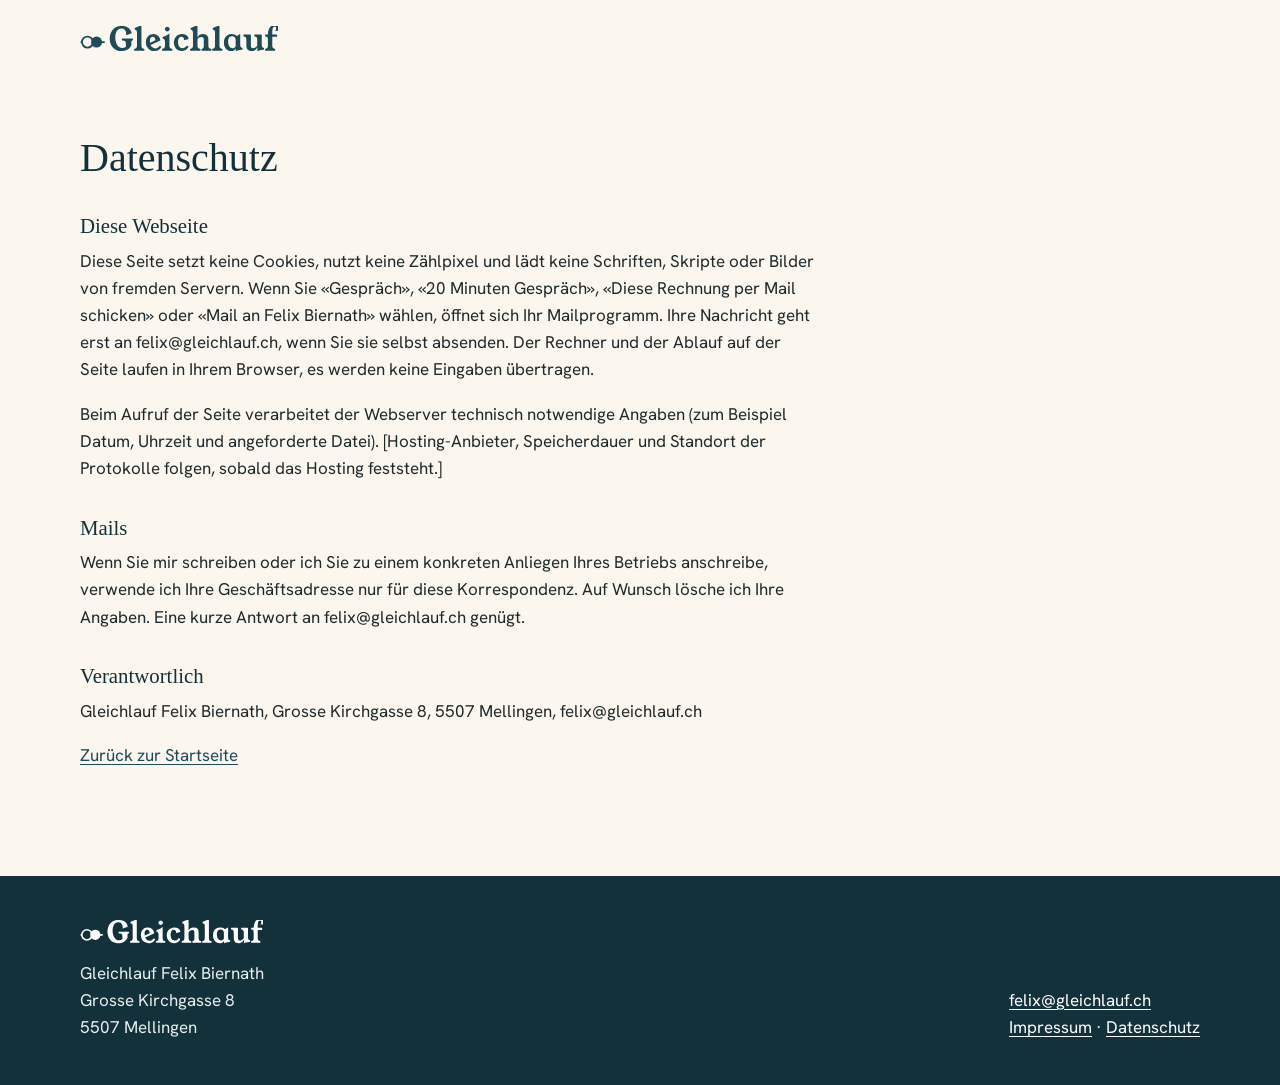
==== datenschutz.html @ 626e45f5 "Seite Gleichlauf" ====
<!doctype html>
<html lang="de-CH">
<head>
<meta charset="utf-8">
<meta name="viewport" content="width=device-width, initial-scale=1">
<title>Datenschutz | Gleichlauf</title>
<meta name="robots" content="noindex">
<link rel="icon" type="image/svg+xml" href="marke-zeichen.svg">
<link rel="stylesheet" href="styles.css">
</head>
<body>
<header class="top"><div class="wrap bar"><a class="brand" href="./" aria-label="Gleichlauf, zur Startseite"><img class="logo" src="marke-wortmarke.svg" width="6100" height="800" alt="Gleichlauf"></a></div></header>
<main><div class="wrap legal">
<h1>Datenschutz</h1>
<h2>Diese Webseite</h2>
<p>Diese Seite setzt keine Cookies, nutzt keine Zählpixel und lädt keine Schriften, Skripte oder Bilder von fremden Servern. Wenn Sie «Gespräch», «20 Minuten Gespräch», «Diese Rechnung per Mail schicken» oder «Mail an Felix Biernath» wählen, öffnet sich Ihr Mailprogramm. Ihre Nachricht geht erst an felix@gleichlauf.ch, wenn Sie sie selbst absenden. Der Rechner und der Ablauf auf der Seite laufen in Ihrem Browser, es werden keine Eingaben übertragen.</p>
<p>Beim Aufruf der Seite verarbeitet der Webserver technisch notwendige Angaben (zum Beispiel Datum, Uhrzeit und angeforderte Datei). [Hosting-Anbieter, Speicherdauer und Standort der Protokolle folgen, sobald das Hosting feststeht.]</p>
<h2>Mails</h2>
<p>Wenn Sie mir schreiben oder ich Sie zu einem konkreten Anliegen Ihres Betriebs anschreibe, verwende ich Ihre Geschäftsadresse nur für diese Korrespondenz. Auf Wunsch lösche ich Ihre Angaben. Eine kurze Antwort an felix@gleichlauf.ch genügt.</p>
<h2>Verantwortlich</h2>
<p>Gleichlauf Felix Biernath, Grosse Kirchgasse 8, 5507 Mellingen, felix@gleichlauf.ch</p>
<p><a href="./">Zurück zur Startseite</a></p></div></main>
<footer class="foot"><div class="wrap foot-grid"><div><img class="logo logo-foot" src="marke-wortmarke-hell.svg" width="6100" height="800" alt="Gleichlauf"><p>Gleichlauf Felix Biernath<br>Grosse Kirchgasse 8<br>5507 Mellingen</p></div><p><a href="mailto:felix@gleichlauf.ch">felix@gleichlauf.ch</a><br><a href="impressum.html">Impressum</a> · <a href="datenschutz.html">Datenschutz</a></p></div></footer>
</body>
</html>
---- styles.css ----
/* Gleichlauf, Seite für Automatisierung (v2). Marke: Petrol, Orange, Creme, Young Serif. Keine Fremdabrufe. */
@font-face { font-family: "Young Serif"; src: url("young-serif-400.woff2") format("woff2"); font-weight: 400; font-style: normal; font-display: swap; }
@font-face { font-family: "Hanken Grotesk"; src: url("hanken-grotesk-var.woff2") format("woff2"); font-weight: 100 900; font-style: normal; font-display: swap; }

:root {
  --primary: #1E4B57;
  --primary-dark: #12313A;
  --primary-mid: #1A4250;
  --accent: #D9822B;
  --accent-light: #F2A65A;
  --accent-deep: #9A4F0E;
  --bg: #FBF6EE;
  --paper: #F3EADB;
  --line: #E3D8C6;
  --ink: #1F2A2D;
  --muted: #4F5B5C;
  --ok: #2F6B3F;
  --ok-bg: #E7F0EA;
  --mark: #FBE3C2;
  --serif: "Young Serif", Georgia, "Times New Roman", serif;
  --sans: "Hanken Grotesk", system-ui, -apple-system, "Segoe UI", sans-serif;
  --gut: clamp(20px, 4vw, 40px);
  --ease: cubic-bezier(.2, .7, .2, 1);
}
*, *::before, *::after { box-sizing: border-box; }
html { -webkit-text-size-adjust: 100%; scroll-behavior: smooth; scroll-padding-top: 88px; }
body { margin: 0; background: var(--bg); color: var(--ink); font: 400 1.0625rem/1.6 var(--sans); overflow-x: hidden; }
img { max-width: 100%; height: auto; display: block; }
a { color: var(--primary); text-underline-offset: .18em; text-decoration-thickness: 1px; }
a:hover { text-decoration-thickness: 2px; }
:focus-visible { outline: 3px solid var(--primary); outline-offset: 3px; border-radius: 4px; }
.sec-dark :focus-visible, .sec-close :focus-visible, .foot :focus-visible { outline-color: var(--accent-light); }
h1, h2, h3, h4 { font-family: var(--serif); font-weight: 400; line-height: 1.12; margin: 0; text-wrap: balance; }
p { margin: 0 0 1em; }
button { font: inherit; color: inherit; }
.wrap { width: 100%; max-width: 1200px; margin-inline: auto; padding-inline: var(--gut); }
.sr { position: absolute; width: 1px; height: 1px; overflow: hidden; clip: rect(0 0 0 0); white-space: nowrap; }
.skip { position: absolute; left: 12px; top: -80px; background: var(--primary-dark); color: #fff; padding: 12px 18px; z-index: 80; border-radius: 6px; }
.skip:focus { top: 12px; }
.muted { color: var(--muted); font-size: .95rem; }
fieldset { border: 0; margin: 0; padding: 0; min-width: 0; }

/* Takt-Anzeige: das Zeichen der Marke als Lesefortschritt (Automatik vorne, Ihr Team folgt, am Ende nebeneinander) */
.takt-progress { --p: 0; --gap: 60px; position: fixed; inset: 0 0 auto 0; height: 14px; z-index: 70; pointer-events: none; }
.tp-line { position: absolute; left: 0; right: 0; top: 6px; height: 2px; background: rgba(30,75,87,.16); }
.tp-line::after { content: ""; position: absolute; inset: 0; background: var(--primary); transform-origin: left; transform: scaleX(var(--p)); }
.tp-voll, .tp-hohl { position: absolute; top: 1px; width: 12px; height: 12px; border-radius: 50%; }
.tp-voll { background: var(--primary); left: calc(var(--p) * (100% - 12px)); z-index: 2; }
.tp-hohl { border: 2px solid var(--primary); background: var(--bg); left: max(0px, calc(var(--p) * (100% - 12px) - var(--gap))); z-index: 1; }

/* Kopf */
.top { position: sticky; top: 0; z-index: 60; background: rgba(251,246,238,.88); backdrop-filter: saturate(1.2) blur(10px); -webkit-backdrop-filter: saturate(1.2) blur(10px); }
.bar { display: flex; align-items: center; justify-content: space-between; min-height: 72px; gap: 16px; padding-top: 6px; }
.brand { display: inline-flex; align-items: center; min-height: 44px; }
.logo { height: 26px; width: auto; aspect-ratio: 6100/800; }
.top nav { display: flex; align-items: center; gap: clamp(14px, 3vw, 30px); }
.top nav a:not(.btn) { color: var(--ink); text-decoration: none; min-height: 44px; display: inline-flex; align-items: center; font-weight: 500; }
.top nav a:not(.btn):hover { text-decoration: underline; }
@media (max-width: 720px) { .n-opt { display: none !important; } }

/* Knöpfe */
.cta { display: flex; flex-wrap: wrap; gap: 12px 16px; margin: 0 0 1.4em; }
.cta > * { flex: 1 1 14rem; max-width: 20rem; }
.cta-one > * { max-width: 28rem; }
.btn, .btn-quiet { display: inline-flex; align-items: center; justify-content: center; text-align: center; min-height: 54px; padding: 8px 26px; border-radius: 10px; font-weight: 650; font-size: 1.0625rem; text-decoration: none; border: 2px solid var(--primary); transition: background .2s, color .2s, transform .2s var(--ease), box-shadow .2s; }
.btn { background: var(--primary); color: #fff; }
.btn:hover { background: var(--primary-dark); border-color: var(--primary-dark); transform: translateY(-1px); box-shadow: 0 10px 22px -12px rgba(18,49,58,.6); }
.btn-quiet { background: transparent; color: var(--primary); }
.btn-quiet:hover { background: var(--paper); }
.btn-small { min-height: 44px; padding: 6px 20px; font-size: 1rem; }
.btn-hell { background: var(--bg); color: var(--primary-dark); border-color: var(--bg); }
.btn-hell:hover { background: #fff; border-color: #fff; }
.btn-big { min-height: 64px; font-size: 1.2rem; font-weight: 700; background: var(--accent); color: var(--primary-dark); border-color: var(--accent); }
.btn-big:hover { background: var(--accent-light); border-color: var(--accent-light); }

/* Hero */
.hero { padding: clamp(20px, 4vw, 56px) 0 clamp(44px, 6vw, 84px); }
.hero-grid { display: grid; gap: 44px; align-items: center; }
.kicker { font-weight: 700; font-size: .85rem; letter-spacing: .09em; text-transform: uppercase; color: var(--accent-deep); margin-bottom: 1.1em; }
.kicker-hell { color: var(--accent-light); }
.hero h1 { font-size: clamp(2.3rem, 1.3rem + 3.2vw, 3.5rem); line-height: 1.05; letter-spacing: -.01em; color: var(--primary-dark); margin-bottom: .55em; text-wrap: balance; }
.h1-zwei { display: block; color: var(--accent-deep); }
.lead { font-size: clamp(1.125rem, 1.05rem + .4vw, 1.32rem); line-height: 1.55; max-width: 34em; }
.hero-facts { margin: 0; font-size: .95rem; color: var(--muted); max-width: 36em; }
@media (min-width: 1000px) { .hero-grid { grid-template-columns: minmax(0, 1fr) minmax(0, 560px); gap: 64px; } }

/* Live-Ablauf */
.stage-wrap { min-width: 0; max-width: 600px; width: 100%; }
.stage-tabs { display: flex; gap: 4px; padding: 4px; background: var(--paper); border-radius: 999px; margin-bottom: 14px; }
.stage-tabs button { flex: 1 1 0; min-height: 44px; padding: 0 8px; border: 0; border-radius: 999px; background: transparent; cursor: pointer; font-weight: 650; font-size: .95rem; color: var(--primary); transition: background .25s, color .25s; }
.stage-tabs button:hover { background: rgba(30,75,87,.08); }
.stage-tabs button[aria-selected="true"] { background: var(--primary); color: #fff; }
.stage { background: #fff; border: 1px solid var(--line); border-radius: 22px; padding: clamp(16px, 2.2vw, 24px); box-shadow: 0 30px 60px -34px rgba(18,49,58,.55); display: grid; gap: 12px; align-content: start; }
@media (min-width: 1000px) { .stage { min-height: 598px; } }
.z { opacity: 0; transform: translateY(10px); transition: opacity .5s var(--ease), transform .5s var(--ease); }
.st-in .z-in, .st-read .z-read, .st-out .z-out { opacity: 1; transform: none; }
.z-label { display: flex; align-items: center; gap: 9px; margin: 0 0 8px; font-weight: 700; font-size: .78rem; letter-spacing: .08em; text-transform: uppercase; color: var(--muted); }
.z-dot { width: 11px; height: 11px; border-radius: 50%; border: 2px solid var(--primary); flex: none; }
.z-dot-voll { background: var(--primary); }
.in-file { display: flex; flex-wrap: wrap; align-items: baseline; justify-content: space-between; gap: 2px 12px; background: var(--paper); border-radius: 12px 12px 0 0; padding: 10px 14px 8px; transition: border-radius .5s; }
.st-out .in-file { border-radius: 12px; }
.in-name { font-weight: 700; }
.in-meta { font-size: .85rem; color: var(--muted); }
.in-text { margin: 0; background: var(--paper); border-radius: 0 0 12px 12px; padding: 4px 14px 12px; font-size: .96rem; line-height: 1.6; max-height: 14em; overflow: hidden; transition: max-height .7s var(--ease), padding .7s var(--ease), opacity .45s; }
.st-out .in-text { max-height: 0; padding-top: 0; padding-bottom: 0; opacity: 0; }
mark { background: transparent; color: inherit; border-radius: 5px; padding: 1px 3px; margin: 0 -3px; transition: background .35s, box-shadow .35s; }
mark.on { background: var(--mark); box-shadow: 0 0 0 1px rgba(217,130,43,.45); }
.chips { list-style: none; margin: 0; padding: 0; display: grid; grid-template-columns: repeat(auto-fit, minmax(14.5rem, 1fr)); gap: 7px; align-content: start; min-height: 0; }
.chips li { display: flex; flex-wrap: wrap; align-items: baseline; justify-content: space-between; gap: 0 10px; padding: 6px 11px; border: 1px solid var(--line); border-radius: 10px; background: var(--bg); opacity: 0; transform: translateY(6px) scale(.98); transition: opacity .4s var(--ease), transform .4s var(--ease), border-color .3s; }
.chips li.on { opacity: 1; transform: none; border-color: rgba(217,130,43,.55); }
.c-l { font-size: .74rem; color: var(--muted); letter-spacing: .03em; }
.c-v { font-weight: 650; font-size: .93rem; font-variant-numeric: tabular-nums; text-align: right; }
.z-out { background: var(--bg); border: 1px solid var(--line); border-radius: 14px; padding: 12px 16px 14px; }
.out-table { width: 100%; border-collapse: collapse; font-size: .96rem; }
.out-table td { padding: 5px 0; border-bottom: 1px dashed var(--line); }
.out-table .num { text-align: right; font-variant-numeric: tabular-nums; font-weight: 600; padding-left: 14px; white-space: nowrap; }
.out-table tr { opacity: 0; transform: translateX(-8px); transition: opacity .45s var(--ease), transform .45s var(--ease); }
.st-out .out-table tr { opacity: 1; transform: none; transition-delay: calc(var(--i, 0) * 150ms + 250ms); }
.out-table .tot td { border-bottom: 0; border-top: 2px solid var(--primary); font-weight: 700; padding-top: 9px; }
.out-hint { margin: 8px 0 0; font-size: .82rem; color: var(--muted); }
.out-mail .om-line { margin: 0; font-size: .9rem; color: var(--muted); border-bottom: 1px dashed var(--line); padding: 5px 0; }
.out-mail .om-line span { display: inline-block; width: 4.6rem; font-weight: 700; color: var(--ink); }
.out-mail .om-p { margin: .7em 0 0; font-size: .96rem; opacity: 0; transition: opacity .5s var(--ease); }
.st-out .out-mail .om-p { opacity: 1; transition-delay: calc(var(--i, 0) * 400ms + 250ms); }
.out-actions { display: flex; flex-wrap: wrap; align-items: center; gap: 8px 10px; margin-top: 12px; min-height: 40px; }
.pill { display: inline-flex; align-items: center; min-height: 40px; padding: 0 18px; border-radius: 999px; border: 2px solid var(--primary); color: var(--primary); font-weight: 650; font-size: .95rem; transition: transform .25s var(--ease), background .3s, border-color .3s, color .3s; }
.pill-main { background: var(--primary); color: #fff; }
.st-press .pill-main { background: var(--ok); border-color: var(--ok); transform: scale(.94); }
.st-press .pill-main::before { content: "\2713\00a0"; }
.out-done { font-weight: 650; font-size: .93rem; color: var(--ok); opacity: 0; transform: translateX(-6px); transition: opacity .5s var(--ease), transform .5s var(--ease); }
.st-done .out-done { opacity: 1; transform: none; }
.st-instant *, .st-instant { transition: none !important; }
.stage-ctrl { display: flex; flex-wrap: wrap; align-items: center; gap: 8px 16px; margin-top: 12px; }
.ctrl { display: inline-flex; align-items: center; gap: 9px; min-height: 44px; padding: 0 16px; border: 2px solid var(--line); border-radius: 999px; background: transparent; cursor: pointer; font-weight: 650; font-size: .92rem; color: var(--primary); }
.ctrl:hover { background: var(--paper); }
.ctrl-ico { width: 12px; height: 12px; background: currentColor; }
.ctrl[data-state="running"] .ctrl-ico { background: linear-gradient(90deg, currentColor 0 36%, transparent 36% 64%, currentColor 64%); }
.ctrl[data-state="paused"] .ctrl-ico, .ctrl[data-state="idle"] .ctrl-ico { clip-path: polygon(12% 0, 100% 50%, 12% 100%); }
.stage-cap { margin: 0; font-size: .85rem; color: var(--muted); flex: 1 1 14rem; }
.z-read, .z-out { display: none; }
.st-read .z-read, .st-out .z-out { display: block; animation: zin .55s var(--ease) both; }
/* Beim Entwurf schrumpfen die gelesenen Felder zu Etiketten */
.st-out .chips { display: flex; flex-wrap: wrap; gap: 6px; min-height: 0; }
.st-out .chips li { padding: 3px 11px; border-radius: 999px; display: inline-flex; }
.st-out .c-l { display: none; }
.st-out .c-v { font-size: .86rem; }
@keyframes zin { from { opacity: 0; transform: translateY(10px); } to { opacity: 1; transform: none; } }

/* Ticker */
.takt-band { background: var(--paper); border-block: 1px solid var(--line); overflow: hidden; padding: 18px 0; -webkit-mask-image: linear-gradient(90deg, transparent, #000 5%, #000 95%, transparent); mask-image: linear-gradient(90deg, transparent, #000 5%, #000 95%, transparent); }
.ticker { display: flex; width: max-content; animation: tick 48s linear infinite; }
.takt-band:hover .ticker { animation-play-state: paused; }
.tick-list { display: flex; flex: none; list-style: none; margin: 0; padding: 0; }
.tick-list li { font-family: var(--serif); font-size: clamp(1.2rem, 1rem + 1vw, 1.7rem); color: var(--primary); white-space: nowrap; display: flex; align-items: center; }
.tick-list li::after { content: ""; width: 28px; height: 12px; margin: 0 26px; background:
  radial-gradient(circle at 6px 6px, transparent 2.6px, var(--accent) 3px 5px, transparent 5.4px),
  radial-gradient(circle at 21px 6px, var(--accent) 5px, transparent 5.4px); }
@keyframes tick { to { transform: translateX(-50%); } }

/* Abschnitte */
.sec { padding: clamp(60px, 8vw, 116px) 0; }
.sec h2 { font-size: clamp(1.9rem, 1.2rem + 2.8vw, 3.2rem); line-height: 1.06; color: var(--primary-dark); margin-bottom: .5em; max-width: 19em; }
.sec-lead { max-width: 42em; color: var(--muted); font-size: 1.1rem; margin-bottom: 2.2em; }
.sec-paper { background: var(--paper); }

/* Beispiele */
.cases { display: grid; gap: 22px; }
@media (min-width: 880px) { .cases { grid-template-columns: 1fr 1fr; gap: 26px; } }
.case { background: #fff; border: 1px solid var(--line); border-radius: 20px; padding: clamp(20px, 2.6vw, 32px); display: flex; flex-direction: column; transition: box-shadow .3s, transform .3s var(--ease); }
.case:hover { box-shadow: 0 24px 44px -30px rgba(18,49,58,.5); transform: translateY(-2px); }
.case header { display: flex; align-items: flex-start; gap: 16px; margin-bottom: 16px; }
.case-no { font: 400 3rem/0.9 var(--serif); color: var(--accent); flex: none; }
.case h3 { font-size: 1.4rem; line-height: 1.18; color: var(--primary-dark); padding-top: 4px; }
.ba { display: grid; gap: 12px; margin-bottom: 14px; }
@media (min-width: 560px) and (max-width: 879px), (min-width: 1180px) { .ba { grid-template-columns: 1fr 1fr; gap: 14px; } }
.ba > div { padding: 13px 15px; border-radius: 12px; }
.ba-heute { background: var(--bg); }
.ba-mit { background: var(--ok-bg); }
.ba h4 { font: 700 .76rem/1 var(--sans); letter-spacing: .09em; text-transform: uppercase; color: var(--muted); margin-bottom: 8px; }
.ba-mit h4 { color: var(--ok); }
.ba p { margin: 0; font-size: .98rem; }
.case-for { margin: auto 0 14px; padding-top: 4px; font-size: .9rem; color: var(--muted); }
.case-live { align-self: flex-start; display: inline-flex; align-items: center; gap: 10px; min-height: 44px; padding: 0 18px; border: 2px solid var(--primary); border-radius: 999px; background: transparent; color: var(--primary); font-weight: 650; cursor: pointer; transition: background .2s, color .2s; }
.case-live::before { content: ""; width: 11px; height: 12px; background: currentColor; clip-path: polygon(12% 0, 100% 50%, 12% 100%); }
.case-live:hover { background: var(--primary); color: #fff; }

/* Rechner */
.sec-dark { background: var(--primary-dark); color: #F4EFE6; }
.sec-dark h2 { color: #fff; }
.sec-lead-hell { color: #C9D6D8; }
.calc { display: grid; gap: 40px; }
@media (min-width: 940px) { .calc { grid-template-columns: minmax(0, 1.05fr) minmax(0, .95fr); gap: 72px; align-items: center; } }
.calc-fall { display: flex; flex-wrap: wrap; gap: 8px; margin-bottom: 26px; }
.chip-btn { min-height: 44px; padding: 0 18px; border: 2px solid rgba(244,239,230,.4); border-radius: 999px; background: transparent; color: #F4EFE6; font-weight: 650; cursor: pointer; transition: background .2s, color .2s, border-color .2s; }
.chip-btn:hover { border-color: #F4EFE6; }
.chip-btn[aria-pressed="true"] { background: #F4EFE6; border-color: #F4EFE6; color: var(--primary-dark); }
.sl { display: grid; grid-template-columns: 1fr auto; gap: 4px 12px; align-items: baseline; margin-bottom: 22px; }
.sl label { font-weight: 600; }
.sl output { font: 400 1.5rem/1 var(--serif); color: var(--accent-light); font-variant-numeric: tabular-nums; }
.sl input { grid-column: 1 / -1; width: 100%; height: 32px; accent-color: var(--accent-light); cursor: pointer; margin: 0; }
.calc-out { background: var(--primary-mid); border: 1px solid rgba(244,239,230,.16); border-radius: 22px; padding: clamp(24px, 3vw, 40px); }
.co-label { margin: 0; font-size: .82rem; letter-spacing: .09em; text-transform: uppercase; color: #B8C9CC; font-weight: 700; }
.co-zahl { margin: .1em 0 .7em; font: 400 clamp(3.4rem, 2rem + 6vw, 6rem)/1 var(--serif); color: var(--accent-light); font-variant-numeric: tabular-nums; letter-spacing: -.01em; }
.co-zahl-chf { color: #fff; }
.co-einheit { font-size: .32em; letter-spacing: .02em; color: #C9D6D8; font-family: var(--sans); font-weight: 600; }
.co-regel { font-size: .98rem; color: #D9E3E4; margin: 1.1em 0 1.4em; min-height: 3.2em; }
.co-fuss { margin: 1.1em 0 0; font-size: .86rem; color: #B8C9CC; }
.calc-out .btn { width: 100%; }

/* Vorgehen */
.steps { list-style: none; counter-reset: s; margin: 2.2em 0 0; padding: 0; display: grid; gap: 30px; }
@media (min-width: 900px) { .steps { grid-template-columns: repeat(4, 1fr); gap: 32px; } }
.steps li { counter-increment: s; position: relative; padding-top: 22px; border-top: 3px solid var(--line); }
.steps li::after { content: ""; position: absolute; top: -3px; left: 0; right: 0; height: 3px; background: var(--primary); transform-origin: left; transition: transform 1s var(--ease) .15s; }
.steps li.reveal:not(.in)::after { transform: scaleX(0); }
.steps li::before { content: counter(s); display: block; font: 400 2.6rem/1 var(--serif); color: var(--accent); margin-bottom: 12px; }
.steps h3 { font-size: 1.25rem; color: var(--primary-dark); margin-bottom: 8px; }
.steps p { margin: 0; font-size: .98rem; }

/* Haltung */
.two { display: grid; gap: 48px; }
@media (min-width: 860px) { .two { grid-template-columns: 1fr 1fr; gap: 72px; } }
.plain { margin: 1.4em 0 0; padding: 0; list-style: none; }
.plain li { padding: 15px 0 15px 34px; border-bottom: 1px solid var(--line); position: relative; }
.plain li::before { content: ""; position: absolute; left: 2px; top: 1.45em; width: 13px; height: 13px; border-radius: 50%; border: 2px solid var(--primary); }
.plain li:nth-child(even)::before { background: var(--primary); }
.plain strong { color: var(--primary-dark); }
.two p { max-width: 34em; }

/* Abschluss */
.sec-close { background: var(--primary); color: #F4EFE6; text-align: center; }
.sec-close h2 { color: #fff; margin-inline: auto; max-width: 14em; }
.sec-close .sec-lead { color: #D2E0E2; margin-inline: auto; }
.sec-close .muted { color: #C9D6D8; }
.close-chips { display: flex; flex-wrap: wrap; justify-content: center; gap: 10px; max-width: 52rem; margin: 0 auto 2.2em; }
.chip-lg { min-height: 50px; padding: 0 22px; font-size: 1.02rem; }
.sec-close .chip-btn { border-color: rgba(244,239,230,.45); }
.sec-close .cta { justify-content: center; }

/* Fuss */
.foot { background: var(--primary-dark); color: #E9EEEE; padding: 44px 0; }
.foot a { color: #fff; }
.foot-grid { display: grid; gap: 24px; }
@media (min-width: 700px) { .foot-grid { grid-template-columns: 1fr auto; align-items: end; } }
.logo-foot { height: 24px; margin-bottom: 16px; }
.foot p { margin: 0; }

/* Einblenden */
.reveal { opacity: 0; transform: translateY(20px); transition: opacity .8s var(--ease) var(--d, 0ms), transform .8s var(--ease) var(--d, 0ms); }
.reveal.in { opacity: 1; transform: none; }

/* Rechtsseiten */
.legal { padding: clamp(32px, 5vw, 64px) var(--gut) clamp(48px, 7vw, 96px); }
.legal > * { max-width: 46rem; }
.legal h1 { font-size: clamp(1.8rem, 1.3rem + 2vw, 2.5rem); color: var(--primary-dark); margin-bottom: .8em; }
.legal h2 { font-size: 1.3rem; color: var(--primary-dark); margin: 1.6em 0 .5em; }

/* Bewegung reduziert: nichts läuft von selbst, nichts scrollt mit, alles bleibt lesbar */
@media (prefers-reduced-motion: reduce) {
  html { scroll-behavior: auto; }
  .takt-progress { display: none; }
  .ticker { animation: none; width: auto; flex-wrap: wrap; justify-content: center; padding: 0 var(--gut); }
  .tick-list[aria-hidden="true"] { display: none; }
  .tick-list { flex-wrap: wrap; justify-content: center; }
  .takt-band { -webkit-mask-image: none; mask-image: none; }
  .reveal { opacity: 1; transform: none; transition: none; }
  .steps li.reveal:not(.in)::after { transform: none; }
  .z, .chips li, .out-table tr, .out-mail .om-p, .out-done { transition-duration: .01ms !important; transition-delay: 0s !important; }
  .btn:hover, .case:hover { transform: none; }
  .z-read, .z-out { animation: none !important; }
  .in-text, .in-file { transition: none; }
}
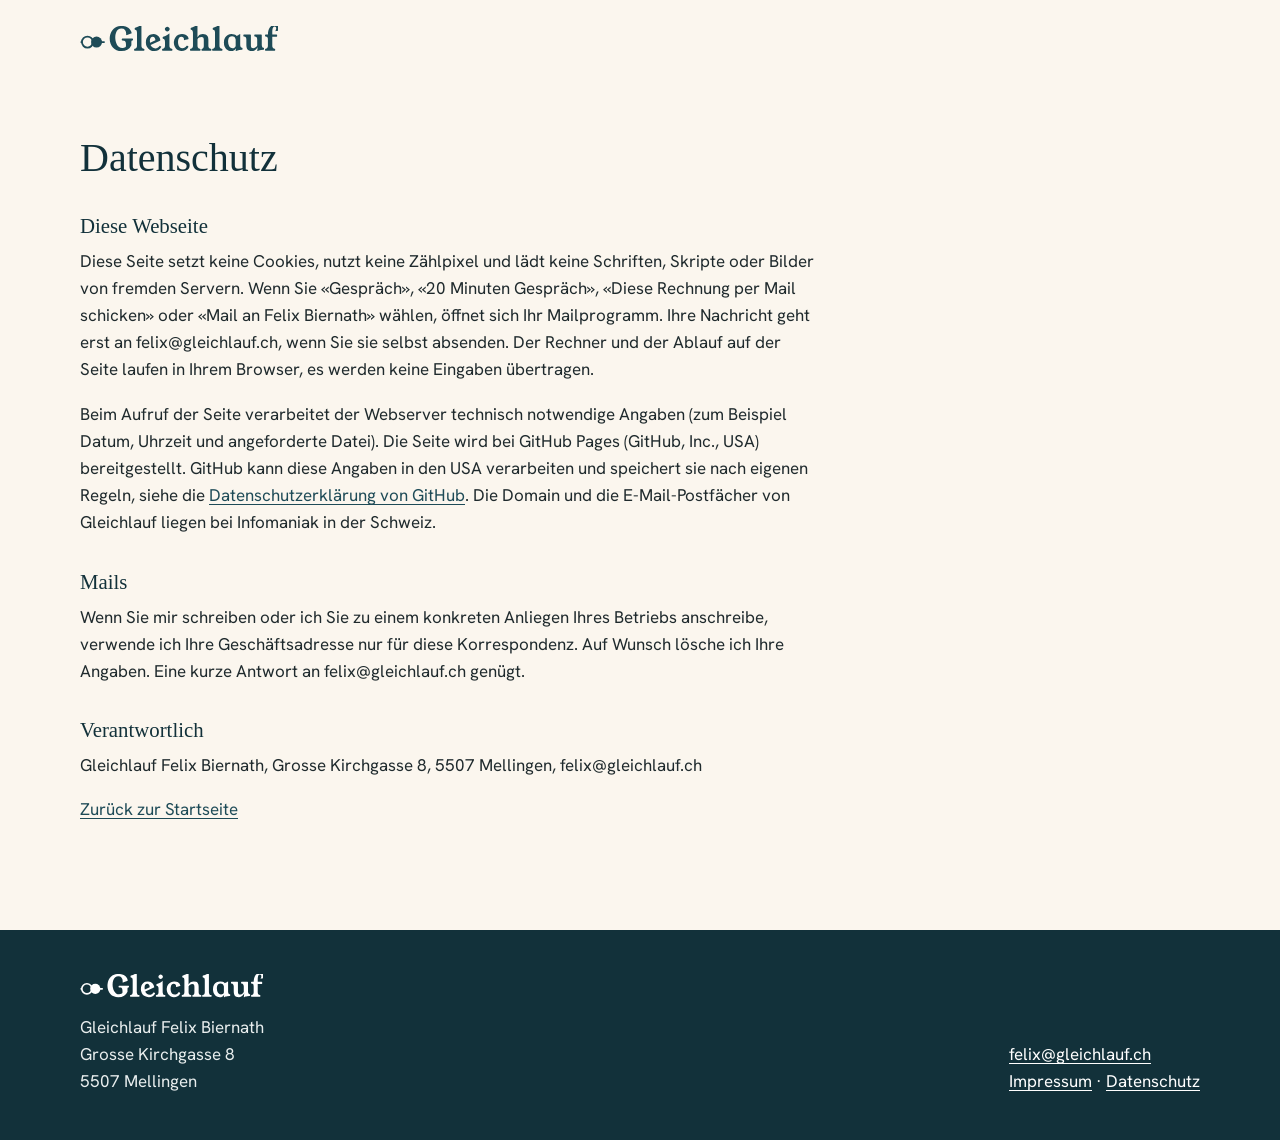
==== commit 780a4799: "Datenschutz: Hoster eingetragen" ====
--- a/datenschutz.html
+++ b/datenschutz.html
@@ -14,7 +14,7 @@
 <h1>Datenschutz</h1>
 <h2>Diese Webseite</h2>
 <p>Diese Seite setzt keine Cookies, nutzt keine Zählpixel und lädt keine Schriften, Skripte oder Bilder von fremden Servern. Wenn Sie «Gespräch», «20 Minuten Gespräch», «Diese Rechnung per Mail schicken» oder «Mail an Felix Biernath» wählen, öffnet sich Ihr Mailprogramm. Ihre Nachricht geht erst an felix@gleichlauf.ch, wenn Sie sie selbst absenden. Der Rechner und der Ablauf auf der Seite laufen in Ihrem Browser, es werden keine Eingaben übertragen.</p>
-<p>Beim Aufruf der Seite verarbeitet der Webserver technisch notwendige Angaben (zum Beispiel Datum, Uhrzeit und angeforderte Datei). [Hosting-Anbieter, Speicherdauer und Standort der Protokolle folgen, sobald das Hosting feststeht.]</p>
+<p>Beim Aufruf der Seite verarbeitet der Webserver technisch notwendige Angaben (zum Beispiel Datum, Uhrzeit und angeforderte Datei). Die Seite wird bei GitHub Pages (GitHub, Inc., USA) bereitgestellt. GitHub kann diese Angaben in den USA verarbeiten und speichert sie nach eigenen Regeln, siehe die <a href="https://docs.github.com/de/site-policy/privacy-policies/github-general-privacy-statement">Datenschutzerklärung von GitHub</a>. Die Domain und die E-Mail-Postfächer von Gleichlauf liegen bei Infomaniak in der Schweiz.</p>
 <h2>Mails</h2>
 <p>Wenn Sie mir schreiben oder ich Sie zu einem konkreten Anliegen Ihres Betriebs anschreibe, verwende ich Ihre Geschäftsadresse nur für diese Korrespondenz. Auf Wunsch lösche ich Ihre Angaben. Eine kurze Antwort an felix@gleichlauf.ch genügt.</p>
 <h2>Verantwortlich</h2>
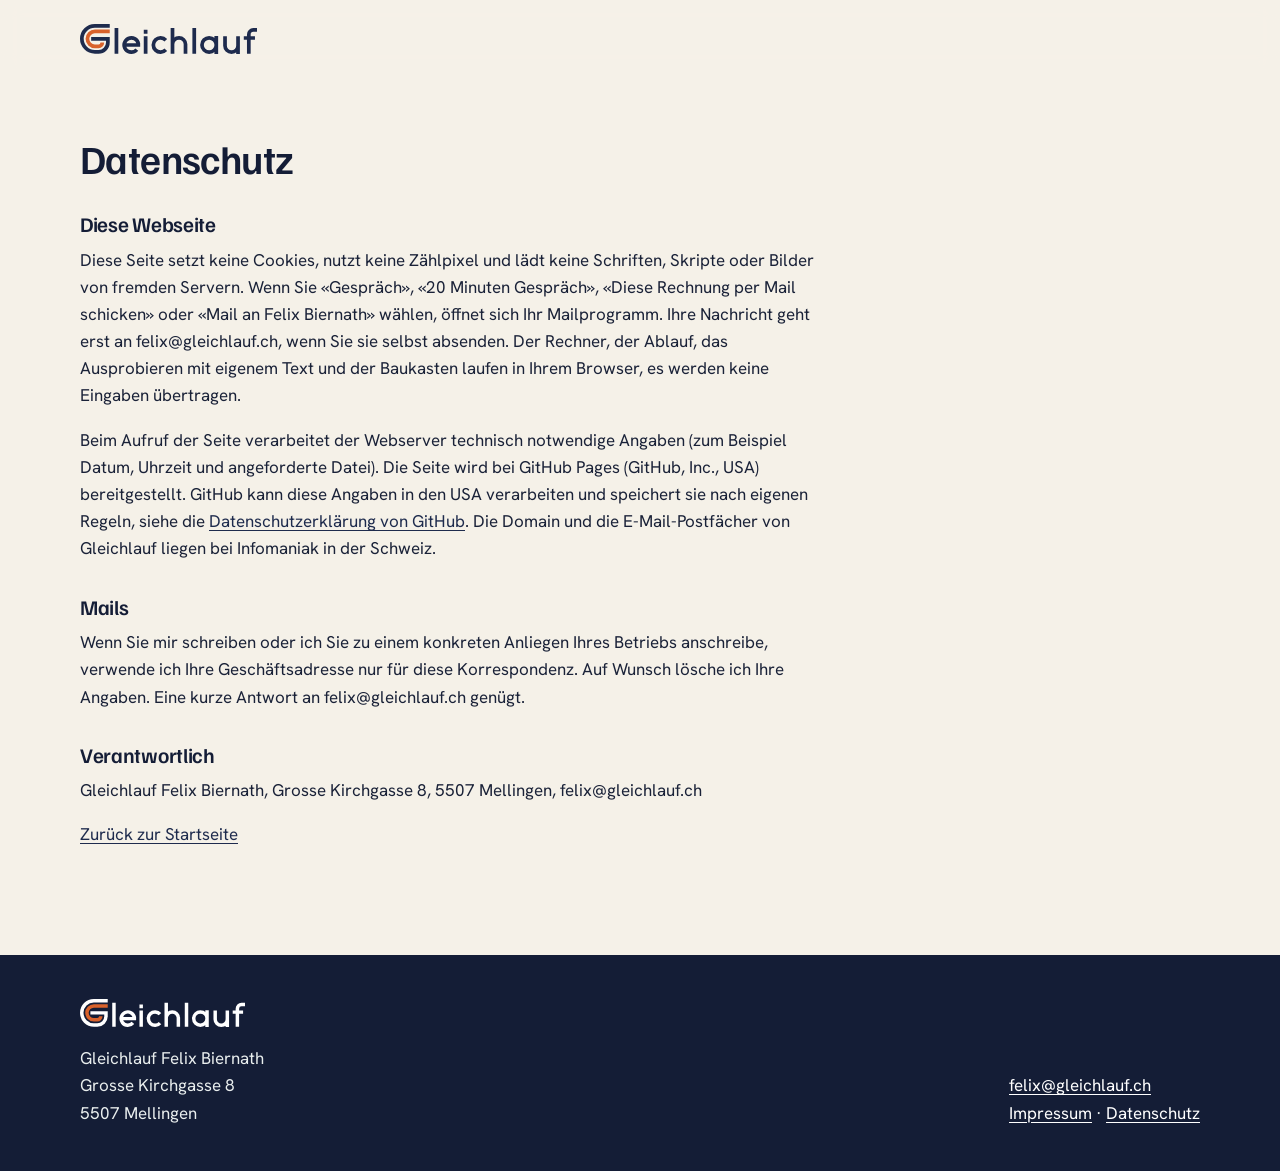
==== commit 7d42f5c9: "Seite v3: Marke nach Vorgabe, persönlicher, Ausprobieren, Baukasten, Fragen" ====
--- a/datenschutz.html
+++ b/datenschutz.html
@@ -5,21 +5,21 @@
 <meta name="viewport" content="width=device-width, initial-scale=1">
 <title>Datenschutz | Gleichlauf</title>
 <meta name="robots" content="noindex">
-<link rel="icon" type="image/svg+xml" href="marke-zeichen.svg">
+<link rel="icon" type="image/svg+xml" href="favicon.svg">
 <link rel="stylesheet" href="styles.css">
 </head>
 <body>
-<header class="top"><div class="wrap bar"><a class="brand" href="./" aria-label="Gleichlauf, zur Startseite"><img class="logo" src="marke-wortmarke.svg" width="6100" height="800" alt="Gleichlauf"></a></div></header>
+<header class="top"><div class="wrap bar"><a class="brand" href="./" aria-label="Gleichlauf, zur Startseite"><img class="logo" src="marke-wortmarke.svg" width="177" height="30" alt="Gleichlauf"></a></div></header>
 <main><div class="wrap legal">
 <h1>Datenschutz</h1>
 <h2>Diese Webseite</h2>
-<p>Diese Seite setzt keine Cookies, nutzt keine Zählpixel und lädt keine Schriften, Skripte oder Bilder von fremden Servern. Wenn Sie «Gespräch», «20 Minuten Gespräch», «Diese Rechnung per Mail schicken» oder «Mail an Felix Biernath» wählen, öffnet sich Ihr Mailprogramm. Ihre Nachricht geht erst an felix@gleichlauf.ch, wenn Sie sie selbst absenden. Der Rechner und der Ablauf auf der Seite laufen in Ihrem Browser, es werden keine Eingaben übertragen.</p>
+<p>Diese Seite setzt keine Cookies, nutzt keine Zählpixel und lädt keine Schriften, Skripte oder Bilder von fremden Servern. Wenn Sie «Gespräch», «20 Minuten Gespräch», «Diese Rechnung per Mail schicken» oder «Mail an Felix Biernath» wählen, öffnet sich Ihr Mailprogramm. Ihre Nachricht geht erst an felix@gleichlauf.ch, wenn Sie sie selbst absenden. Der Rechner, der Ablauf, das Ausprobieren mit eigenem Text und der Baukasten laufen in Ihrem Browser, es werden keine Eingaben übertragen.</p>
 <p>Beim Aufruf der Seite verarbeitet der Webserver technisch notwendige Angaben (zum Beispiel Datum, Uhrzeit und angeforderte Datei). Die Seite wird bei GitHub Pages (GitHub, Inc., USA) bereitgestellt. GitHub kann diese Angaben in den USA verarbeiten und speichert sie nach eigenen Regeln, siehe die <a href="https://docs.github.com/de/site-policy/privacy-policies/github-general-privacy-statement">Datenschutzerklärung von GitHub</a>. Die Domain und die E-Mail-Postfächer von Gleichlauf liegen bei Infomaniak in der Schweiz.</p>
 <h2>Mails</h2>
 <p>Wenn Sie mir schreiben oder ich Sie zu einem konkreten Anliegen Ihres Betriebs anschreibe, verwende ich Ihre Geschäftsadresse nur für diese Korrespondenz. Auf Wunsch lösche ich Ihre Angaben. Eine kurze Antwort an felix@gleichlauf.ch genügt.</p>
 <h2>Verantwortlich</h2>
 <p>Gleichlauf Felix Biernath, Grosse Kirchgasse 8, 5507 Mellingen, felix@gleichlauf.ch</p>
 <p><a href="./">Zurück zur Startseite</a></p></div></main>
-<footer class="foot"><div class="wrap foot-grid"><div><img class="logo logo-foot" src="marke-wortmarke-hell.svg" width="6100" height="800" alt="Gleichlauf"><p>Gleichlauf Felix Biernath<br>Grosse Kirchgasse 8<br>5507 Mellingen</p></div><p><a href="mailto:felix@gleichlauf.ch">felix@gleichlauf.ch</a><br><a href="impressum.html">Impressum</a> · <a href="datenschutz.html">Datenschutz</a></p></div></footer>
+<footer class="foot"><div class="wrap foot-grid"><div><img class="logo logo-foot" src="marke-wortmarke-hell.svg" width="177" height="30" alt="Gleichlauf"><p>Gleichlauf Felix Biernath<br>Grosse Kirchgasse 8<br>5507 Mellingen</p></div><p><a href="mailto:felix@gleichlauf.ch">felix@gleichlauf.ch</a><br><a href="impressum.html">Impressum</a> · <a href="datenschutz.html">Datenschutz</a></p></div></footer>
 </body>
 </html>
--- a/styles.css
+++ b/styles.css
@@ -1,23 +1,23 @@
-/* Gleichlauf, Seite für Automatisierung (v2). Marke: Petrol, Orange, Creme, Young Serif. Keine Fremdabrufe. */
-@font-face { font-family: "Young Serif"; src: url("young-serif-400.woff2") format("woff2"); font-weight: 400; font-style: normal; font-display: swap; }
+/* Gleichlauf, Seite für Automatisierung (v3). Marke nach Vorgabe: Monogramm Nachtblau/Orange (design/marke/l), Farben #1E2B4D #141D36 #D9622B #F5F1E8, Schrift Familjen Grotesk (OFL). Keine Fremdabrufe. */
+@font-face { font-family: "Familjen Grotesk"; src: url("familjen-grotesk-var.woff2") format("woff2"); font-weight: 400 700; font-style: normal; font-display: swap; }
 @font-face { font-family: "Hanken Grotesk"; src: url("hanken-grotesk-var.woff2") format("woff2"); font-weight: 100 900; font-style: normal; font-display: swap; }
 
 :root {
-  --primary: #1E4B57;
-  --primary-dark: #12313A;
-  --primary-mid: #1A4250;
-  --accent: #D9822B;
-  --accent-light: #F2A65A;
-  --accent-deep: #9A4F0E;
-  --bg: #FBF6EE;
-  --paper: #F3EADB;
-  --line: #E3D8C6;
-  --ink: #1F2A2D;
-  --muted: #4F5B5C;
+  --primary: #1E2B4D;          /* Nachtblau */
+  --primary-dark: #141D36;
+  --primary-mid: #22345C;
+  --accent: #D9622B;           /* Orange, nur Flächen, Zeichen, grosse Zahlen */
+  --accent-light: #F28F5E;     /* Orange als Text auf Dunkel (7.0:1 auf #141D36) */
+  --accent-deep: #A8431A;      /* Orange als Text auf Creme (5.3:1) */
+  --bg: #F5F1E8;
+  --paper: #ECE5D6;
+  --line: #DDD4C2;
+  --ink: #1A2238;
+  --muted: #4B5468;
   --ok: #2F6B3F;
-  --ok-bg: #E7F0EA;
-  --mark: #FBE3C2;
-  --serif: "Young Serif", Georgia, "Times New Roman", serif;
+  --ok-bg: #E6EFE8;
+  --mark: #FBDFCF;
+  --serif: "Familjen Grotesk", "Hanken Grotesk", system-ui, sans-serif;
   --sans: "Hanken Grotesk", system-ui, -apple-system, "Segoe UI", sans-serif;
   --gut: clamp(20px, 4vw, 40px);
   --ease: cubic-bezier(.2, .7, .2, 1);
@@ -30,7 +30,7 @@
 a:hover { text-decoration-thickness: 2px; }
 :focus-visible { outline: 3px solid var(--primary); outline-offset: 3px; border-radius: 4px; }
 .sec-dark :focus-visible, .sec-close :focus-visible, .foot :focus-visible { outline-color: var(--accent-light); }
-h1, h2, h3, h4 { font-family: var(--serif); font-weight: 400; line-height: 1.12; margin: 0; text-wrap: balance; }
+h1, h2, h3, h4 { font-family: var(--serif); font-weight: 600; line-height: 1.1; letter-spacing: -.015em; margin: 0; text-wrap: balance; }
 p { margin: 0 0 1em; }
 button { font: inherit; color: inherit; }
 .wrap { width: 100%; max-width: 1200px; margin-inline: auto; padding-inline: var(--gut); }
@@ -40,19 +40,18 @@
 .muted { color: var(--muted); font-size: .95rem; }
 fieldset { border: 0; margin: 0; padding: 0; min-width: 0; }
 
-/* Takt-Anzeige: das Zeichen der Marke als Lesefortschritt (Automatik vorne, Ihr Team folgt, am Ende nebeneinander) */
-.takt-progress { --p: 0; --gap: 60px; position: fixed; inset: 0 0 auto 0; height: 14px; z-index: 70; pointer-events: none; }
-.tp-line { position: absolute; left: 0; right: 0; top: 6px; height: 2px; background: rgba(30,75,87,.16); }
-.tp-line::after { content: ""; position: absolute; inset: 0; background: var(--primary); transform-origin: left; transform: scaleX(var(--p)); }
-.tp-voll, .tp-hohl { position: absolute; top: 1px; width: 12px; height: 12px; border-radius: 50%; }
-.tp-voll { background: var(--primary); left: calc(var(--p) * (100% - 12px)); z-index: 2; }
-.tp-hohl { border: 2px solid var(--primary); background: var(--bg); left: max(0px, calc(var(--p) * (100% - 12px) - var(--gap))); z-index: 1; }
+/* Lesefortschritt: die zwei Spuren des Zeichens (aussen Nachtblau, innen Orange), im selben Takt */
+.takt-progress { --p: 0; position: fixed; inset: 0 0 auto 0; height: 9px; z-index: 70; pointer-events: none; }
+.tp-track, .tp-navy, .tp-orange { position: absolute; left: 0; right: 0; height: 3px; }
+.tp-t1 { top: 0; background: rgba(30,43,77,.12); } .tp-t2 { top: 5px; background: rgba(217,98,43,.16); }
+.tp-navy { top: 0; background: var(--primary); transform-origin: left; transform: scaleX(var(--p)); }
+.tp-orange { top: 5px; background: var(--accent); transform-origin: left; transform: scaleX(var(--p)); transition: transform .55s var(--ease); }
 
 /* Kopf */
-.top { position: sticky; top: 0; z-index: 60; background: rgba(251,246,238,.88); backdrop-filter: saturate(1.2) blur(10px); -webkit-backdrop-filter: saturate(1.2) blur(10px); }
+.top { position: sticky; top: 0; z-index: 60; background: rgba(245,241,232,.9); backdrop-filter: saturate(1.2) blur(10px); -webkit-backdrop-filter: saturate(1.2) blur(10px); }
 .bar { display: flex; align-items: center; justify-content: space-between; min-height: 72px; gap: 16px; padding-top: 6px; }
 .brand { display: inline-flex; align-items: center; min-height: 44px; }
-.logo { height: 26px; width: auto; aspect-ratio: 6100/800; }
+.logo { height: 30px; width: auto; aspect-ratio: 952 / 161.5; }
 .top nav { display: flex; align-items: center; gap: clamp(14px, 3vw, 30px); }
 .top nav a:not(.btn) { color: var(--ink); text-decoration: none; min-height: 44px; display: inline-flex; align-items: center; font-weight: 500; }
 .top nav a:not(.btn):hover { text-decoration: underline; }
@@ -78,7 +77,7 @@
 .hero-grid { display: grid; gap: 44px; align-items: center; }
 .kicker { font-weight: 700; font-size: .85rem; letter-spacing: .09em; text-transform: uppercase; color: var(--accent-deep); margin-bottom: 1.1em; }
 .kicker-hell { color: var(--accent-light); }
-.hero h1 { font-size: clamp(2.3rem, 1.3rem + 3.2vw, 3.5rem); line-height: 1.05; letter-spacing: -.01em; color: var(--primary-dark); margin-bottom: .55em; text-wrap: balance; }
+.hero h1 { font-size: clamp(2.3rem, 1.3rem + 3.2vw, 3.5rem); line-height: 1.05; letter-spacing: -.025em; color: var(--primary-dark); margin-bottom: .55em; text-wrap: balance; }
 .h1-zwei { display: block; color: var(--accent-deep); }
 .lead { font-size: clamp(1.125rem, 1.05rem + .4vw, 1.32rem); line-height: 1.55; max-width: 34em; }
 .hero-facts { margin: 0; font-size: .95rem; color: var(--muted); max-width: 36em; }
@@ -95,8 +94,7 @@
 .z { opacity: 0; transform: translateY(10px); transition: opacity .5s var(--ease), transform .5s var(--ease); }
 .st-in .z-in, .st-read .z-read, .st-out .z-out { opacity: 1; transform: none; }
 .z-label { display: flex; align-items: center; gap: 9px; margin: 0 0 8px; font-weight: 700; font-size: .78rem; letter-spacing: .08em; text-transform: uppercase; color: var(--muted); }
-.z-dot { width: 11px; height: 11px; border-radius: 50%; border: 2px solid var(--primary); flex: none; }
-.z-dot-voll { background: var(--primary); }
+.lane { display: inline-block; width: 18px; height: 11px; flex: none; background: linear-gradient(var(--primary), var(--primary)) 0 1px / 100% 3px no-repeat, linear-gradient(var(--accent), var(--accent)) 100% 7px / 13px 3px no-repeat; }
 .in-file { display: flex; flex-wrap: wrap; align-items: baseline; justify-content: space-between; gap: 2px 12px; background: var(--paper); border-radius: 12px 12px 0 0; padding: 10px 14px 8px; transition: border-radius .5s; }
 .st-out .in-file { border-radius: 12px; }
 .in-name { font-weight: 700; }
@@ -104,10 +102,10 @@
 .in-text { margin: 0; background: var(--paper); border-radius: 0 0 12px 12px; padding: 4px 14px 12px; font-size: .96rem; line-height: 1.6; max-height: 14em; overflow: hidden; transition: max-height .7s var(--ease), padding .7s var(--ease), opacity .45s; }
 .st-out .in-text { max-height: 0; padding-top: 0; padding-bottom: 0; opacity: 0; }
 mark { background: transparent; color: inherit; border-radius: 5px; padding: 1px 3px; margin: 0 -3px; transition: background .35s, box-shadow .35s; }
-mark.on { background: var(--mark); box-shadow: 0 0 0 1px rgba(217,130,43,.45); }
+mark.on { background: var(--mark); box-shadow: 0 0 0 1px rgba(217,98,43,.5); }
 .chips { list-style: none; margin: 0; padding: 0; display: grid; grid-template-columns: repeat(auto-fit, minmax(14.5rem, 1fr)); gap: 7px; align-content: start; min-height: 0; }
 .chips li { display: flex; flex-wrap: wrap; align-items: baseline; justify-content: space-between; gap: 0 10px; padding: 6px 11px; border: 1px solid var(--line); border-radius: 10px; background: var(--bg); opacity: 0; transform: translateY(6px) scale(.98); transition: opacity .4s var(--ease), transform .4s var(--ease), border-color .3s; }
-.chips li.on { opacity: 1; transform: none; border-color: rgba(217,130,43,.55); }
+.chips li.on { opacity: 1; transform: none; border-color: rgba(217,98,43,.6); }
 .c-l { font-size: .74rem; color: var(--muted); letter-spacing: .03em; }
 .c-v { font-weight: 650; font-size: .93rem; font-variant-numeric: tabular-nums; text-align: right; }
 .z-out { background: var(--bg); border: 1px solid var(--line); border-radius: 14px; padding: 12px 16px 14px; }
@@ -151,10 +149,8 @@
 .ticker { display: flex; width: max-content; animation: tick 48s linear infinite; }
 .takt-band:hover .ticker { animation-play-state: paused; }
 .tick-list { display: flex; flex: none; list-style: none; margin: 0; padding: 0; }
-.tick-list li { font-family: var(--serif); font-size: clamp(1.2rem, 1rem + 1vw, 1.7rem); color: var(--primary); white-space: nowrap; display: flex; align-items: center; }
-.tick-list li::after { content: ""; width: 28px; height: 12px; margin: 0 26px; background:
-  radial-gradient(circle at 6px 6px, transparent 2.6px, var(--accent) 3px 5px, transparent 5.4px),
-  radial-gradient(circle at 21px 6px, var(--accent) 5px, transparent 5.4px); }
+.tick-list li { font-family: var(--serif); font-weight: 600; font-size: clamp(1.2rem, 1rem + 1vw, 1.7rem); color: var(--primary); white-space: nowrap; display: flex; align-items: center; }
+.tick-list li::after { content: ""; width: 26px; height: 11px; margin: 0 26px; flex: none; background: linear-gradient(var(--primary), var(--primary)) 0 1px / 100% 3px no-repeat, linear-gradient(var(--accent), var(--accent)) 100% 7px / 19px 3px no-repeat; }
 @keyframes tick { to { transform: translateX(-50%); } }
 
 /* Abschnitte */
@@ -169,7 +165,7 @@
 .case { background: #fff; border: 1px solid var(--line); border-radius: 20px; padding: clamp(20px, 2.6vw, 32px); display: flex; flex-direction: column; transition: box-shadow .3s, transform .3s var(--ease); }
 .case:hover { box-shadow: 0 24px 44px -30px rgba(18,49,58,.5); transform: translateY(-2px); }
 .case header { display: flex; align-items: flex-start; gap: 16px; margin-bottom: 16px; }
-.case-no { font: 400 3rem/0.9 var(--serif); color: var(--accent); flex: none; }
+.case-no { font: 700 3rem/0.9 var(--serif); color: var(--accent); flex: none; }
 .case h3 { font-size: 1.4rem; line-height: 1.18; color: var(--primary-dark); padding-top: 4px; }
 .ba { display: grid; gap: 12px; margin-bottom: 14px; }
 @media (min-width: 560px) and (max-width: 879px), (min-width: 1180px) { .ba { grid-template-columns: 1fr 1fr; gap: 14px; } }
@@ -185,35 +181,35 @@
 .case-live:hover { background: var(--primary); color: #fff; }
 
 /* Rechner */
-.sec-dark { background: var(--primary-dark); color: #F4EFE6; }
+.sec-dark { background: var(--primary-dark); color: #F5F1E8; }
 .sec-dark h2 { color: #fff; }
-.sec-lead-hell { color: #C9D6D8; }
+.sec-lead-hell { color: #C3CBDB; }
 .calc { display: grid; gap: 40px; }
 @media (min-width: 940px) { .calc { grid-template-columns: minmax(0, 1.05fr) minmax(0, .95fr); gap: 72px; align-items: center; } }
 .calc-fall { display: flex; flex-wrap: wrap; gap: 8px; margin-bottom: 26px; }
-.chip-btn { min-height: 44px; padding: 0 18px; border: 2px solid rgba(244,239,230,.4); border-radius: 999px; background: transparent; color: #F4EFE6; font-weight: 650; cursor: pointer; transition: background .2s, color .2s, border-color .2s; }
-.chip-btn:hover { border-color: #F4EFE6; }
-.chip-btn[aria-pressed="true"] { background: #F4EFE6; border-color: #F4EFE6; color: var(--primary-dark); }
+.chip-btn { min-height: 44px; padding: 0 18px; border: 2px solid rgba(244,239,230,.4); border-radius: 999px; background: transparent; color: #F5F1E8; font-weight: 650; cursor: pointer; transition: background .2s, color .2s, border-color .2s; }
+.chip-btn:hover { border-color: #F5F1E8; }
+.chip-btn[aria-pressed="true"] { background: #F5F1E8; border-color: #F5F1E8; color: var(--primary-dark); }
 .sl { display: grid; grid-template-columns: 1fr auto; gap: 4px 12px; align-items: baseline; margin-bottom: 22px; }
 .sl label { font-weight: 600; }
-.sl output { font: 400 1.5rem/1 var(--serif); color: var(--accent-light); font-variant-numeric: tabular-nums; }
+.sl output { font: 600 1.5rem/1 var(--serif); color: var(--accent-light); font-variant-numeric: tabular-nums; }
 .sl input { grid-column: 1 / -1; width: 100%; height: 32px; accent-color: var(--accent-light); cursor: pointer; margin: 0; }
 .calc-out { background: var(--primary-mid); border: 1px solid rgba(244,239,230,.16); border-radius: 22px; padding: clamp(24px, 3vw, 40px); }
-.co-label { margin: 0; font-size: .82rem; letter-spacing: .09em; text-transform: uppercase; color: #B8C9CC; font-weight: 700; }
-.co-zahl { margin: .1em 0 .7em; font: 400 clamp(3.4rem, 2rem + 6vw, 6rem)/1 var(--serif); color: var(--accent-light); font-variant-numeric: tabular-nums; letter-spacing: -.01em; }
+.co-label { margin: 0; font-size: .82rem; letter-spacing: .09em; text-transform: uppercase; color: #C3CBDB; font-weight: 700; }
+.co-zahl { margin: .1em 0 .7em; font: 600 clamp(3.4rem, 2rem + 6vw, 6rem)/1 var(--serif); color: var(--accent-light); font-variant-numeric: tabular-nums; letter-spacing: -.01em; }
 .co-zahl-chf { color: #fff; }
-.co-einheit { font-size: .32em; letter-spacing: .02em; color: #C9D6D8; font-family: var(--sans); font-weight: 600; }
-.co-regel { font-size: .98rem; color: #D9E3E4; margin: 1.1em 0 1.4em; min-height: 3.2em; }
-.co-fuss { margin: 1.1em 0 0; font-size: .86rem; color: #B8C9CC; }
+.co-einheit { font-size: .32em; letter-spacing: .02em; color: #C3CBDB; font-family: var(--sans); font-weight: 600; }
+.co-regel { font-size: .98rem; color: #D7DCE8; margin: 1.1em 0 1.4em; min-height: 3.2em; }
+.co-fuss { margin: 1.1em 0 0; font-size: .86rem; color: #C3CBDB; }
 .calc-out .btn { width: 100%; }
 
 /* Vorgehen */
 .steps { list-style: none; counter-reset: s; margin: 2.2em 0 0; padding: 0; display: grid; gap: 30px; }
 @media (min-width: 900px) { .steps { grid-template-columns: repeat(4, 1fr); gap: 32px; } }
-.steps li { counter-increment: s; position: relative; padding-top: 22px; border-top: 3px solid var(--line); }
-.steps li::after { content: ""; position: absolute; top: -3px; left: 0; right: 0; height: 3px; background: var(--primary); transform-origin: left; transition: transform 1s var(--ease) .15s; }
+.steps li { counter-increment: s; position: relative; padding-top: 26px; }
+.steps li::after { content: ""; position: absolute; top: 0; left: 0; right: 0; height: 8px; background: linear-gradient(var(--primary), var(--primary)) 0 0 / 100% 3px no-repeat, linear-gradient(var(--accent), var(--accent)) 0 5px / 100% 3px no-repeat; transform-origin: left; transition: transform 1s var(--ease) .15s; }
 .steps li.reveal:not(.in)::after { transform: scaleX(0); }
-.steps li::before { content: counter(s); display: block; font: 400 2.6rem/1 var(--serif); color: var(--accent); margin-bottom: 12px; }
+.steps li::before { content: counter(s); display: block; font: 700 2.6rem/1 var(--serif); color: var(--accent); margin-bottom: 12px; }
 .steps h3 { font-size: 1.25rem; color: var(--primary-dark); margin-bottom: 8px; }
 .steps p { margin: 0; font-size: .98rem; }
 
@@ -221,17 +217,16 @@
 .two { display: grid; gap: 48px; }
 @media (min-width: 860px) { .two { grid-template-columns: 1fr 1fr; gap: 72px; } }
 .plain { margin: 1.4em 0 0; padding: 0; list-style: none; }
-.plain li { padding: 15px 0 15px 34px; border-bottom: 1px solid var(--line); position: relative; }
-.plain li::before { content: ""; position: absolute; left: 2px; top: 1.45em; width: 13px; height: 13px; border-radius: 50%; border: 2px solid var(--primary); }
-.plain li:nth-child(even)::before { background: var(--primary); }
+.plain li { padding: 15px 0 15px 36px; border-bottom: 1px solid var(--line); position: relative; }
+.plain li::before { content: ""; position: absolute; left: 0; top: 1.5em; width: 18px; height: 11px; background: linear-gradient(var(--primary), var(--primary)) 0 1px / 100% 3px no-repeat, linear-gradient(var(--accent), var(--accent)) 100% 7px / 13px 3px no-repeat; }
 .plain strong { color: var(--primary-dark); }
 .two p { max-width: 34em; }
 
 /* Abschluss */
-.sec-close { background: var(--primary); color: #F4EFE6; text-align: center; }
+.sec-close { background: var(--primary); color: #F5F1E8; text-align: center; }
 .sec-close h2 { color: #fff; margin-inline: auto; max-width: 14em; }
-.sec-close .sec-lead { color: #D2E0E2; margin-inline: auto; }
-.sec-close .muted { color: #C9D6D8; }
+.sec-close .sec-lead { color: #D7DCE8; margin-inline: auto; }
+.sec-close .muted { color: #C3CBDB; }
 .close-chips { display: flex; flex-wrap: wrap; justify-content: center; gap: 10px; max-width: 52rem; margin: 0 auto 2.2em; }
 .chip-lg { min-height: 50px; padding: 0 22px; font-size: 1.02rem; }
 .sec-close .chip-btn { border-color: rgba(244,239,230,.45); }
@@ -242,7 +237,7 @@
 .foot a { color: #fff; }
 .foot-grid { display: grid; gap: 24px; }
 @media (min-width: 700px) { .foot-grid { grid-template-columns: 1fr auto; align-items: end; } }
-.logo-foot { height: 24px; margin-bottom: 16px; }
+.logo-foot { height: 28px; margin-bottom: 18px; }
 .foot p { margin: 0; }
 
 /* Einblenden */
@@ -254,6 +249,87 @@
 .legal > * { max-width: 46rem; }
 .legal h1 { font-size: clamp(1.8rem, 1.3rem + 2vw, 2.5rem); color: var(--primary-dark); margin-bottom: .8em; }
 .legal h2 { font-size: 1.3rem; color: var(--primary-dark); margin: 1.6em 0 .5em; }
+
+/* Persönlicher Absender im Hero */
+.from { display: flex; align-items: center; gap: 14px; margin: 26px 0 18px; padding-top: 20px; border-top: 1px solid var(--line); max-width: 36em; }
+.from img { width: 52px; height: 52px; border-radius: 14px; flex: none; }
+.from p { margin: 0; font-size: .96rem; line-height: 1.45; }
+.from strong { display: block; font-family: var(--serif); font-size: 1.05rem; }
+
+/* Hellfläche: kleine Wahl-Knöpfe */
+.chip-light { min-height: 44px; padding: 8px 18px; border: 2px solid var(--primary); border-radius: 999px; background: transparent; color: var(--primary); font-weight: 650; font-size: .98rem; cursor: pointer; text-align: left; transition: background .2s, color .2s; }
+.chip-light:hover { background: rgba(30,43,77,.08); }
+.chip-light[aria-pressed="true"] { background: var(--primary); color: #fff; }
+
+/* Ausprobieren */
+.try { display: grid; gap: 24px; align-items: start; }
+@media (min-width: 940px) { .try { grid-template-columns: 1fr 1fr; gap: 36px; } }
+.try-samples { display: flex; flex-wrap: wrap; align-items: center; gap: 8px; margin-bottom: 12px; }
+.try-lab { font-weight: 700; font-size: .9rem; color: var(--muted); margin-right: 2px; }
+.try-in textarea { width: 100%; min-height: 250px; padding: 16px 18px; border: 2px solid var(--line); border-radius: 16px; background: #fff; color: var(--ink); font: inherit; font-size: 1rem; line-height: 1.6; resize: vertical; }
+.try-in textarea:focus { outline: 3px solid var(--primary); outline-offset: 2px; border-color: var(--primary); }
+.try-hint { margin: 10px 2px 0; font-size: .85rem; color: var(--muted); }
+.try-out { background: #fff; border: 1px solid var(--line); border-radius: 16px; padding: 20px 22px 22px; min-height: 250px; }
+.try-head { margin: 0 0 10px; font-weight: 700; font-size: .78rem; letter-spacing: .08em; text-transform: uppercase; color: var(--muted); }
+.try-text { white-space: pre-wrap; overflow-wrap: anywhere; line-height: 1.85; font-size: .98rem; min-height: 5em; }
+.try-text .empty { color: var(--muted); white-space: normal; }
+.try-text mark { padding: 2px 4px; margin: 0 -1px; border-radius: 5px; box-shadow: none; }
+.found { list-style: none; margin: 16px 0 0; padding: 0; display: flex; flex-wrap: wrap; gap: 8px; }
+.found li { display: inline-flex; align-items: baseline; gap: 8px; padding: 5px 12px; border-radius: 999px; font-size: .88rem; }
+.found .f-k { font-weight: 700; font-size: .74rem; letter-spacing: .05em; text-transform: uppercase; }
+.found .f-v { font-weight: 600; font-variant-numeric: tabular-nums; }
+.t-betrag { background: #FBDFCF; } .t-datum { background: #D9E3F6; } .t-kontakt { background: #D9EBDA; } .t-nummer { background: #E7DCF3; }
+.t-ort { background: #F0E3BF; } .t-menge { background: #CFEAE8; } .t-frist { background: #F7D6D0; } .t-iban { background: #DCE1EA; }
+.try-note { margin: 16px 0 14px; font-size: .88rem; color: var(--muted); }
+.try-out .btn { width: 100%; }
+
+/* Baukasten */
+.build { display: grid; gap: 30px; }
+.build-groups { display: grid; gap: 22px; }
+@media (min-width: 900px) { .build-groups { grid-template-columns: repeat(3, 1fr); gap: 28px; } }
+.bg legend { font: 700 .8rem/1 var(--sans); letter-spacing: .09em; text-transform: uppercase; color: var(--accent-deep); margin-bottom: 12px; padding: 0; }
+.bg { display: flex; flex-direction: column; align-items: flex-start; gap: 8px; }
+.flow { list-style: none; margin: 4px 0 0; padding: 0; display: grid; gap: 0; align-items: stretch; }
+@media (min-width: 900px) { .flow { grid-template-columns: 1fr 44px 1fr 44px 1fr 44px 1fr; } }
+.node { background: #fff; border: 1px solid var(--line); border-radius: 16px; padding: 14px 16px 16px; min-height: 108px; display: flex; flex-direction: column; gap: 6px; transition: transform .45s var(--ease), box-shadow .45s var(--ease), border-color .3s; }
+.node-k { font: 700 .74rem/1 var(--sans); letter-spacing: .09em; text-transform: uppercase; color: var(--muted); }
+.node-v { font: 600 1.08rem/1.28 var(--serif); color: var(--primary-dark); }
+.node-frei { background: var(--primary); border-color: var(--primary); }
+.node-frei .node-k { color: #C3CBDB; } .node-frei .node-v { color: #fff; }
+.node.pulse { transform: translateY(-4px); box-shadow: 0 18px 30px -20px rgba(20,29,54,.55); border-color: var(--accent); }
+.conn { position: relative; height: 26px; }
+.conn::before, .conn::after { content: ""; position: absolute; left: 50%; width: 3px; height: 100%; }
+.conn::before { background: var(--primary); margin-left: -5px; } .conn::after { background: var(--accent); margin-left: 2px; }
+@media (min-width: 900px) {
+  .conn { height: auto; }
+  .conn::before, .conn::after { left: 0; right: 0; width: auto; height: 3px; top: 50%; margin-left: 0; }
+  .conn::before { margin-top: -5px; } .conn::after { margin-top: 2px; }
+}
+.build-sentence { font: 600 clamp(1.2rem, 1rem + 1vw, 1.65rem)/1.38 var(--serif); color: var(--primary-dark); max-width: 36em; margin: 0; letter-spacing: -.01em; }
+.build .cta { margin: 0; }
+
+/* Über mich */
+.about-tile { width: 96px; height: 96px; border-radius: 24px; margin-bottom: 22px; box-shadow: 0 18px 30px -22px rgba(20,29,54,.6); }
+.about p { max-width: 34em; }
+.sign { font: 700 1.9rem/1 var(--serif); color: var(--primary); margin-top: 1.1em; letter-spacing: -.02em; }
+.sign::after { content: ""; display: block; width: 74px; height: 11px; margin-top: 12px; background: linear-gradient(var(--primary), var(--primary)) 0 1px / 100% 3px no-repeat, linear-gradient(var(--accent), var(--accent)) 100% 7px / 54px 3px no-repeat; }
+
+/* Fragen */
+.faq-wrap { display: grid; gap: 36px; }
+@media (min-width: 900px) { .faq-wrap { grid-template-columns: .8fr 1.2fr; gap: 72px; align-items: start; } }
+.faq details { border-bottom: 1px solid var(--line); }
+.faq details:first-child { border-top: 1px solid var(--line); }
+.faq summary { list-style: none; cursor: pointer; display: flex; align-items: center; justify-content: space-between; gap: 16px; padding: 18px 2px; min-height: 56px; font: 600 1.15rem/1.3 var(--serif); color: var(--primary-dark); }
+.faq summary::-webkit-details-marker { display: none; }
+.faq summary::after { content: ""; flex: none; width: 22px; height: 22px; background: linear-gradient(var(--accent), var(--accent)) center / 100% 3px no-repeat, linear-gradient(var(--accent), var(--accent)) center / 3px 100% no-repeat; transition: transform .35s var(--ease); }
+.faq details[open] summary::after { transform: rotate(45deg); }
+.faq summary:hover { color: var(--primary); }
+.faq details p { margin: 0 0 18px; max-width: 38em; color: var(--ink); }
+
+/* Adresse kopieren */
+.muted .copy { min-height: 44px; margin-left: 10px; padding: 0 16px; border: 2px solid rgba(245,241,232,.45); border-radius: 999px; background: transparent; color: #F5F1E8; font-weight: 650; font-size: .92rem; cursor: pointer; }
+.muted .copy:hover { border-color: #F5F1E8; }
+.copy-msg { margin-left: 8px; color: var(--accent-light); font-weight: 650; }
 
 /* Bewegung reduziert: nichts läuft von selbst, nichts scrollt mit, alles bleibt lesbar */
 @media (prefers-reduced-motion: reduce) {
@@ -267,6 +343,8 @@
   .steps li.reveal:not(.in)::after { transform: none; }
   .z, .chips li, .out-table tr, .out-mail .om-p, .out-done { transition-duration: .01ms !important; transition-delay: 0s !important; }
   .btn:hover, .case:hover { transform: none; }
+  .node, .node.pulse { transform: none; transition: none; }
+  .faq summary::after { transition: none; }
   .z-read, .z-out { animation: none !important; }
   .in-text, .in-file { transition: none; }
 }
